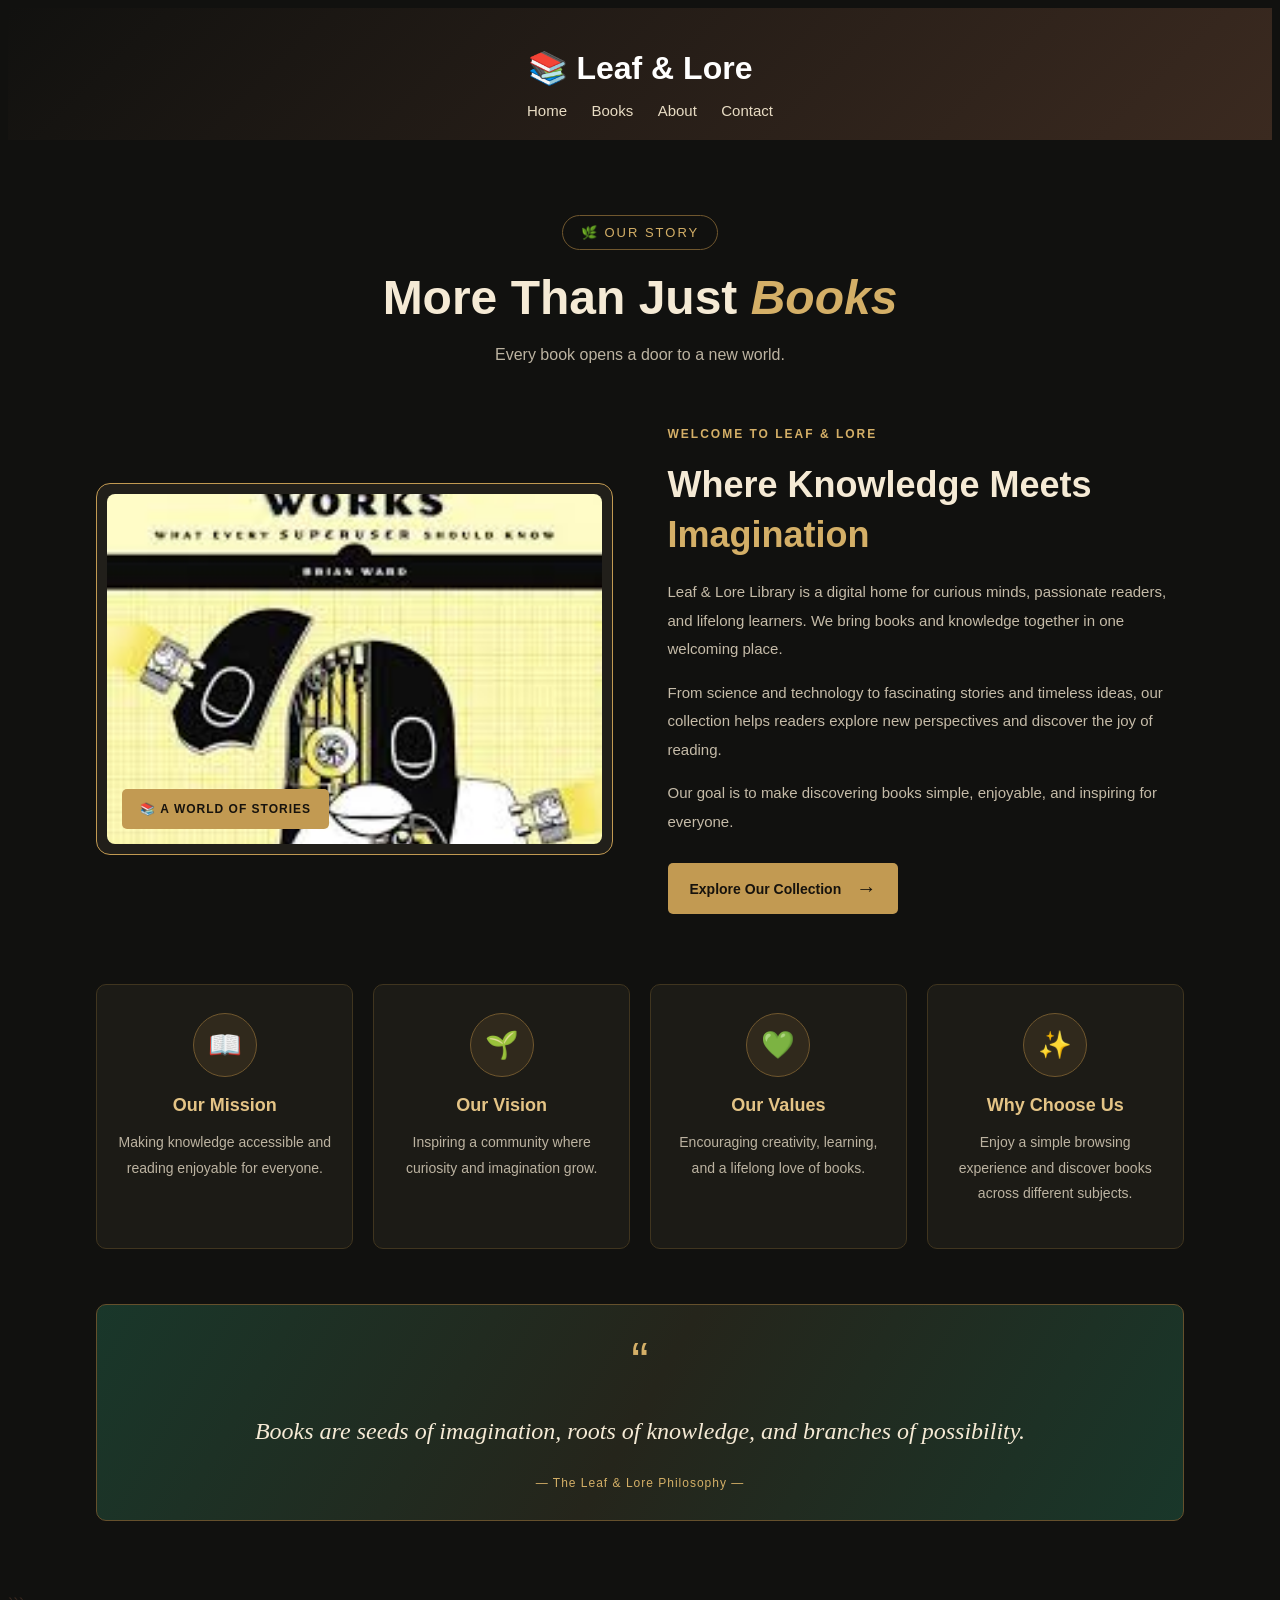
==== about.html @ 7cff5aad "initial commit" ====
<!DOCTYPE html>
<html lang="en">
<head>
    <meta charset="UTF-8">
    <meta name="viewport" content="width=device-width, initial-scale=1.0">
    <title>Document</title>
    <link rel="stylesheet" href="/about.css">
</head>
<body>

     <header>
        <h1>📚 Leaf & Lore</h1>

        <nav>
            <a href="#home">Home</a>
            <a href="./MYLIBARARYBOOK.HTML">Books</a>
            <a href="./about.html">About</a>
            <a href="./contact.html">Contact</a>
        </nav>
    </header>
    
<section class="about-section" id="about">

    <div class="about-heading">
        <span class="about-tag">🌿 OUR STORY</span>
        <h2>More Than Just <span>Books</span></h2>
        <p>Every book opens a door to a new world.</p>
    </div>

    <!-- Main Content -->
    <div class="about-container">

        <!-- Image -->
        <div class="about-image">
            <img
                src="./img/images.jfif"
                alt="Books in Leaf and Lore Library"
            >

            <div class="image-badge">
                📚 A WORLD OF STORIES
            </div>
        </div>

        <!-- Description -->
        <div class="about-content">

            <span class="small-heading">WELCOME TO LEAF & LORE</span>

            <h3>
                Where Knowledge Meets
                <span>Imagination</span>
            </h3>

            <p>
                Leaf & Lore Library is a digital home for curious
                minds, passionate readers, and lifelong learners.
                We bring books and knowledge together in one
                welcoming place.
            </p>

            <p>
                From science and technology to fascinating stories
                and timeless ideas, our collection helps readers
                explore new perspectives and discover the joy
                of reading.
            </p>

            <p>
                Our goal is to make discovering books simple,
                enjoyable, and inspiring for everyone.
            </p>

            <a href="./MYLIBARARYBOOK.HTML" class="about-btn">
                Explore Our Collection <span>→</span>
            </a>

        </div>
    </div>

    <!-- Feature Cards -->
    <div class="about-features">

        <div class="about-card">
            <div class="about-icon">📖</div>
            <h3>Our Mission</h3>
            <p>
                Making knowledge accessible and reading
                enjoyable for everyone.
            </p>
        </div>

        <div class="about-card">
            <div class="about-icon">🌱</div>
            <h3>Our Vision</h3>
            <p>
                Inspiring a community where curiosity
                and imagination grow.
            </p>
        </div>

        <div class="about-card">
            <div class="about-icon">💚</div>
            <h3>Our Values</h3>
            <p>
                Encouraging creativity, learning,
                and a lifelong love of books.
            </p>
        </div>

        <div class="about-card">
            <div class="about-icon">✨</div>
            <h3>Why Choose Us</h3>
            <p>
                Enjoy a simple browsing experience and
                discover books across different subjects.
            </p>
        </div>

    </div>

    <!-- Quote -->
    <div class="about-quote">
        <span class="quote-mark">“</span>

        <p>
            Books are seeds of imagination, roots of knowledge,
            and branches of possibility.
        </p>

        <span class="quote-author">
            — The Leaf & Lore Philosophy —
        </span>
    </div>

</section>
```
</body>
</html>
---- about.css ----
body {
    font-family: Arial, sans-serif;
    background-color:#11110f;
    color: #3b2a20;
}


header {
    background: linear-gradient(135deg, #11110f,#3b2a20 );
    color: white;
    padding: 20px;
    text-align: center;
}

header h1 {
    margin-bottom: 15px;
    color: #ffffff;
}
nav a {
            color: #e8dcc4;
            text-decoration: none;
            margin-left: 20px;
            font-size: 15px;
        }

        nav a:hover {
            color: #d4af67;
        }


.about-section {
    padding: 75px 7%;
    background: #11110f;
    color: #f5ead5;
    overflow: hidden;
}

/* Heading */
.about-heading {
    text-align: center;
    margin-bottom: 55px;
}

.about-tag {
    display: inline-block;
    padding: 9px 18px;
    border: 1px solid #70572e;
    border-radius: 30px;
    color: #d4af67;
    font-size: 13px;
    letter-spacing: 2px;
}

.about-heading h2 {
    margin: 20px 0 12px;
    font-size: clamp(32px, 4vw, 48px);
    color: #f5ead5;
}

.about-heading h2 span {
    color: #d4af67;
    font-style: italic;
}

.about-heading > p {
    color: #bcb3a1;
    font-size: 16px;
    line-height: 1.7;
}

/* Main Layout */
.about-container {
    display: grid;
    grid-template-columns: 1fr 1fr;
    align-items: center;
    gap: 55px;
    max-width: 1200px;
    margin: 0 auto 70px;
}

/* Image */
.about-image {
    position: relative;
    padding: 10px;
    border: 1px solid #c29a52;
    border-radius: 14px;
    background: #211f1a;
}

.about-image img {
    display: block;
    width: 100%;
    height: 350px;
    object-fit: cover;
    border-radius: 8px;
}

.image-badge {
    position: absolute;
    bottom: 25px;
    left: 25px;
    padding: 13px 18px;
    background: #c29a52;
    color: #17130d;
    border-radius: 5px;
    font-size: 12px;
    font-weight: bold;
    letter-spacing: 1px;
}

/* Content */
.small-heading {
    color: #d4af67;
    font-size: 12px;
    letter-spacing: 2px;
    font-weight: bold;
}

.about-content h3 {
    margin: 18px 0;
    font-size: clamp(26px, 3vw, 36px);
    line-height: 1.4;
    color: #f5ead5;
}

.about-content h3 span {
    color: #d4af67;
}

.about-content p {
    margin-bottom: 15px;
    color: #c5bba8;
    font-size: 15px;
    line-height: 1.9;
}

/* Button */
.about-btn {
    display: inline-flex;
    align-items: center;
    gap: 15px;
    margin-top: 12px;
    padding: 14px 22px;
    background: #c29a52;
    color: #17130d;
    text-decoration: none;
    border-radius: 5px;
    font-size: 14px;
    font-weight: bold;
    transition: 0.3s ease;
}

.about-btn:hover {
    background: #e4c486;
    transform: translateY(-3px);
}

.about-btn span {
    font-size: 20px;
}

/* Feature Cards */
.about-features {
    display: grid;
    grid-template-columns: repeat(4, minmax(0, 1fr));
    gap: 20px;
    max-width: 1300px;
    margin: 0 auto 55px;
}

.about-card {
    padding: 28px 20px;
    text-align: center;
    background: #1c1b16;
    border: 1px solid #40351f;
    border-radius: 10px;
    transition: 0.3s ease;
}

.about-card:hover {
    transform: translateY(-6px);
    border-color: #c29a52;
    background: #242117;
}

.about-icon {
    display: flex;
    justify-content: center;
    align-items: center;
    width: 62px;
    height: 62px;
    margin: 0 auto 18px;
    border-radius: 50%;
    background: #30291c;
    border: 1px solid #70572e;
    font-size: 27px;
}

.about-card h3 {
    margin-bottom: 12px;
    color: #e4c486;
    font-size: 18px;
}

.about-card p {
    color: #bcb3a1;
    font-size: 14px;
    line-height: 1.8;
}

/* Quote Banner */
.about-quote {
    max-width: 1300px;
    margin: auto;
    padding: 30px 25px;
    text-align: center;
    background: linear-gradient(
        120deg,
        #19372a,
        #25251b,
        #19372a
    );
    border: 1px solid #65502c;
    border-radius: 10px;
}

.quote-mark {
    display: block;
    color: #d4af67;
    font-size: 52px;
    line-height: 1;
}

.about-quote p {
    color: #f5ead5;
    font-family: Georgia, serif;
    font-size: clamp(18px, 2.5vw, 24px);
    font-style: italic;
    line-height: 1.7;
}

.quote-author {
    display: block;
    margin-top: 15px;
    color: #d4af67;
    font-size: 12px;
    letter-spacing: 1px;
}

/* Tablet */
@media (max-width: 950px) {
    .about-container {
        gap: 30px;
    }

    .about-features {
        grid-template-columns: repeat(2, minmax(0, 1fr));
    }

    .about-image img {
        height: 300px;
    }
}

/* Mobile */
@media (max-width: 650px) {
    .about-section {
        padding: 45px 5%;
    }

    .about-heading {
        margin-bottom: 35px;
    }

    .about-container {
        grid-template-columns: 1fr;
        gap: 35px;
        margin-bottom: 45px;
    }

    .about-image img {
        height: 250px;
    }

    .about-features {
        grid-template-columns: 1fr;
        gap: 15px;
        margin-bottom: 35px;
    }

    .about-card {
        padding: 24px 20px;
    }

    .about-quote {
        padding: 25px 18px;
    }
}
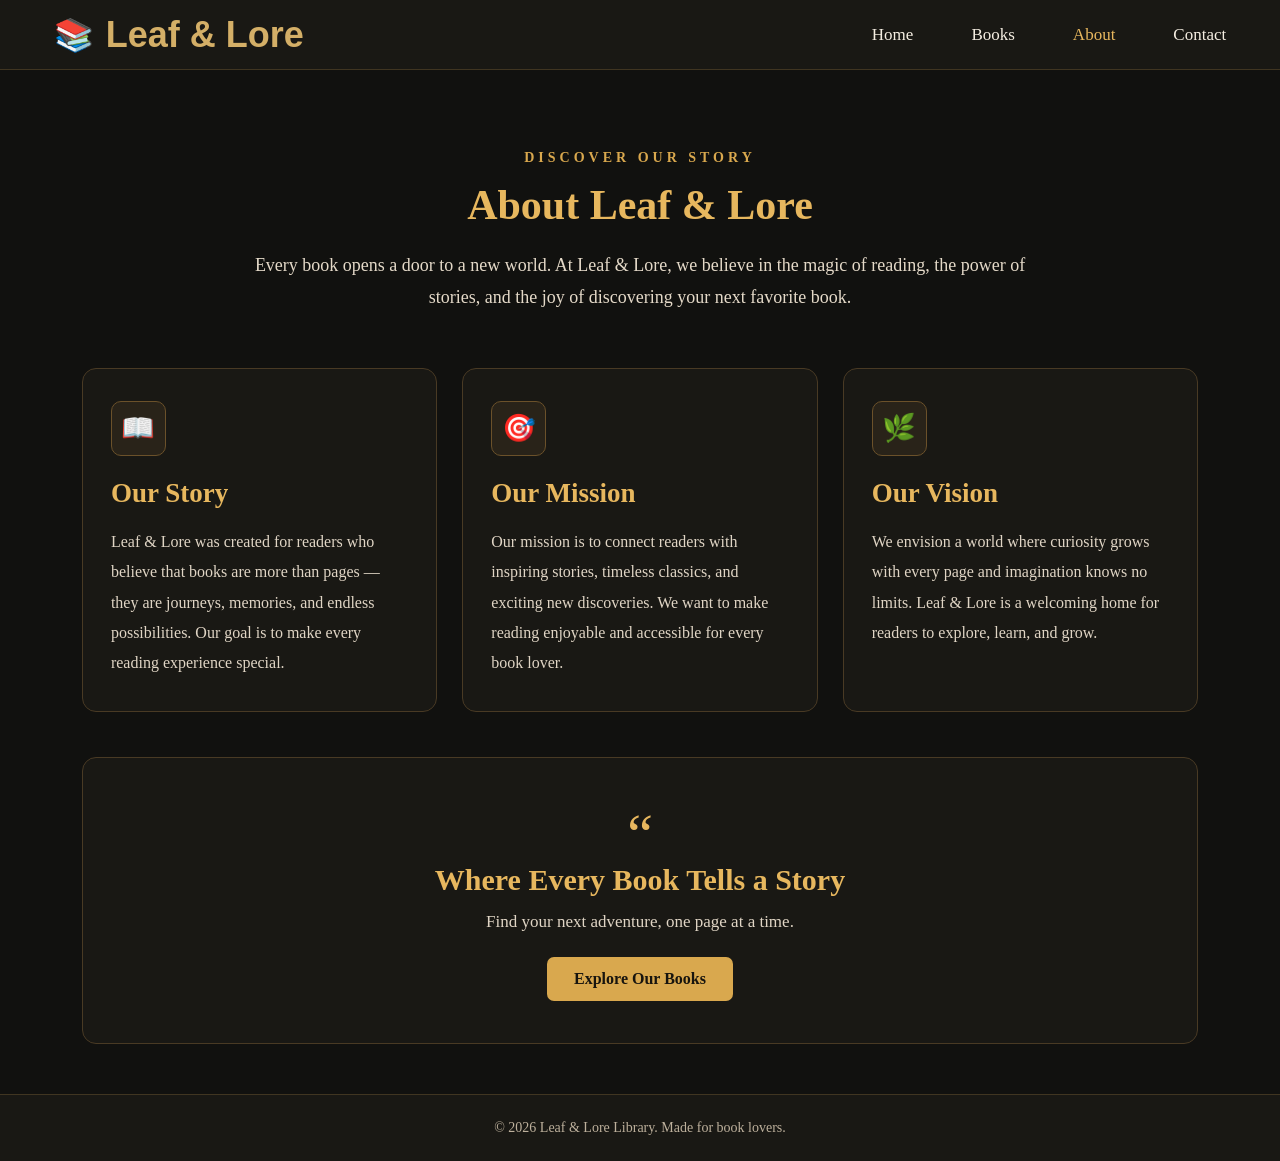
==== commit d9f9dd8c: "initial commit" ====
--- a/about.html
+++ b/about.html
@@ -1,139 +1,97 @@
+
 <!DOCTYPE html>
 <html lang="en">
 <head>
     <meta charset="UTF-8">
     <meta name="viewport" content="width=device-width, initial-scale=1.0">
-    <title>Document</title>
-    <link rel="stylesheet" href="/about.css">
+    <title>About Us | Leaf & Lore</title>
+    <link rel="stylesheet" href="about.css">
 </head>
 <body>
 
-     <header>
-        <h1>📚 Leaf & Lore</h1>
+    <!-- Navigation Bar -->
+    <header class="navbar">
+        <a href="#" class="logo">
+            <span class="book-icon">📚</span>
+            <span>Leaf & Lore</span>
+        </a>
 
         <nav>
-            <a href="#home">Home</a>
-            <a href="./MYLIBARARYBOOK.HTML">Books</a>
-            <a href="./about.html">About</a>
-            <a href="./contact.html">Contact</a>
+            <a href="index.html">Home</a>
+            <a href="books.html">Books</a>
+            <a href="about.html" class="active">About</a>
+            <a href="contact.html">Contact</a>
         </nav>
     </header>
-    
-<section class="about-section" id="about">
 
-    <div class="about-heading">
-        <span class="about-tag">🌿 OUR STORY</span>
-        <h2>More Than Just <span>Books</span></h2>
-        <p>Every book opens a door to a new world.</p>
-    </div>
+    <!-- About Section -->
+    <section class="about-section">
 
-    <!-- Main Content -->
-    <div class="about-container">
-
-        <!-- Image -->
-        <div class="about-image">
-            <img
-                src="./img/images.jfif"
-                alt="Books in Leaf and Lore Library"
-            >
-
-            <div class="image-badge">
-                📚 A WORLD OF STORIES
-            </div>
-        </div>
-
-        <!-- Description -->
-        <div class="about-content">
-
-            <span class="small-heading">WELCOME TO LEAF & LORE</span>
-
-            <h3>
-                Where Knowledge Meets
-                <span>Imagination</span>
-            </h3>
-
-            <p>
-                Leaf & Lore Library is a digital home for curious
-                minds, passionate readers, and lifelong learners.
-                We bring books and knowledge together in one
-                welcoming place.
-            </p>
-
-            <p>
-                From science and technology to fascinating stories
-                and timeless ideas, our collection helps readers
-                explore new perspectives and discover the joy
-                of reading.
-            </p>
-
-            <p>
-                Our goal is to make discovering books simple,
-                enjoyable, and inspiring for everyone.
-            </p>
-
-            <a href="./MYLIBARARYBOOK.HTML" class="about-btn">
-                Explore Our Collection <span>→</span>
-            </a>
-
-        </div>
-    </div>
-
-    <!-- Feature Cards -->
-    <div class="about-features">
-
-        <div class="about-card">
-            <div class="about-icon">📖</div>
-            <h3>Our Mission</h3>
-            <p>
-                Making knowledge accessible and reading
-                enjoyable for everyone.
+        <div class="about-heading">
+            <p class="subtitle">DISCOVER OUR STORY</p>
+            <h1>About Leaf & Lore</h1>
+            <p class="intro">
+                Every book opens a door to a new world.
+                At Leaf & Lore, we believe in the magic of reading,
+                the power of stories, and the joy of discovering
+                your next favorite book.
             </p>
         </div>
 
-        <div class="about-card">
-            <div class="about-icon">🌱</div>
-            <h3>Our Vision</h3>
-            <p>
-                Inspiring a community where curiosity
-                and imagination grow.
-            </p>
+        <!-- About Cards -->
+        <div class="about-container">
+
+            <div class="about-card">
+                <div class="card-icon">📖</div>
+                <h2>Our Story</h2>
+                <p>
+                    Leaf & Lore was created for readers who believe
+                    that books are more than pages — they are
+                    journeys, memories, and endless possibilities.
+                    Our goal is to make every reading experience special.
+                </p>
+            </div>
+
+            <div class="about-card">
+                <div class="card-icon">🎯</div>
+                <h2>Our Mission</h2>
+                <p>
+                    Our mission is to connect readers with inspiring
+                    stories, timeless classics, and exciting new
+                    discoveries. We want to make reading enjoyable
+                    and accessible for every book lover.
+                </p>
+            </div>
+
+            <div class="about-card">
+                <div class="card-icon">🌿</div>
+                <h2>Our Vision</h2>
+                <p>
+                    We envision a world where curiosity grows with
+                    every page and imagination knows no limits.
+                    Leaf & Lore is a welcoming home for readers
+                    to explore, learn, and grow.
+                </p>
+            </div>
+
         </div>
 
-        <div class="about-card">
-            <div class="about-icon">💚</div>
-            <h3>Our Values</h3>
+        <!-- Quote Section -->
+        <div class="quote-section">
+            <p class="quote-mark">“</p>
+            <h2>Where Every Book Tells a Story</h2>
             <p>
-                Encouraging creativity, learning,
-                and a lifelong love of books.
+                Find your next adventure, one page at a time.
             </p>
+            <a href="books.html" class="explore-btn">Explore Our Books</a>
         </div>
 
-        <div class="about-card">
-            <div class="about-icon">✨</div>
-            <h3>Why Choose Us</h3>
-            <p>
-                Enjoy a simple browsing experience and
-                discover books across different subjects.
-            </p>
-        </div>
+    </section>
 
-    </div>
+    <!-- Footer -->
+    <footer>
+        <p>© 2026 Leaf & Lore Library. Made for book lovers.</p>
+    </footer>
 
-    <!-- Quote -->
-    <div class="about-quote">
-        <span class="quote-mark">“</span>
-
-        <p>
-            Books are seeds of imagination, roots of knowledge,
-            and branches of possibility.
-        </p>
-
-        <span class="quote-author">
-            — The Leaf & Lore Philosophy —
-        </span>
-    </div>
-
-</section>
-```
 </body>
-</html>+</html>
--- a/about.css
+++ b/about.css
@@ -1,298 +1,246 @@
+
+/* General Styling */
+* {
+    margin: 0;
+    padding: 0;
+    box-sizing: border-box;
+}
+
 body {
+    background-color: #11110f;
+    color: #f5eee2;
+    font-family: Georgia, "Times New Roman", serif;
+}
+
+/* Navigation Bar */
+.navbar {
+    height: 70px;
+    background-color: #191814;
+    border-bottom: 1px solid #403521;
+    display: flex;
+    align-items: center;
+    justify-content: space-between;
+    padding: 0 4.2%;
+}
+
+.logo {
+    display: flex;
+    align-items: center;
+    gap: 12px;
+            color: #d4af67;
+    
     font-family: Arial, sans-serif;
-    background-color:#11110f;
-    color: #3b2a20;
-}
-
-
-header {
-    background: linear-gradient(135deg, #11110f,#3b2a20 );
-    color: white;
-    padding: 20px;
+    font-size: 36px;
+    font-weight: bold;
+    text-decoration: none;
+}
+
+.book-icon {
+    font-size: 32px;
+}
+
+.navbar nav {
+    display: flex;
+    align-items: center;
+    gap: 58px;
+}
+
+.navbar nav a {
+    color: #f5eee2;
+    font-size: 17px;
+    text-decoration: none;
+    transition: color 0.3s;
+}
+
+.navbar nav a:hover,
+.navbar nav a.active {
+    color: #e7b75e;
+}
+
+/* About Section */
+.about-section {
+    padding: 80px 6.4% 50px;
+}
+
+.about-heading {
+    max-width: 780px;
+    margin: 0 auto 54px;
     text-align: center;
 }
 
-header h1 {
+.subtitle {
+    color: #d9a84e;
+    font-size: 14px;
+    font-weight: bold;
+    letter-spacing: 4px;
     margin-bottom: 15px;
-    color: #ffffff;
-}
-nav a {
-            color: #e8dcc4;
-            text-decoration: none;
-            margin-left: 20px;
-            font-size: 15px;
-        }
-
-        nav a:hover {
-            color: #d4af67;
-        }
-
-
-.about-section {
-    padding: 75px 7%;
-    background: #11110f;
-    color: #f5ead5;
-    overflow: hidden;
-}
-
-/* Heading */
-.about-heading {
-    text-align: center;
-    margin-bottom: 55px;
-}
-
-.about-tag {
-    display: inline-block;
-    padding: 9px 18px;
-    border: 1px solid #70572e;
-    border-radius: 30px;
-    color: #d4af67;
-    font-size: 13px;
-    letter-spacing: 2px;
-}
-
-.about-heading h2 {
-    margin: 20px 0 12px;
-    font-size: clamp(32px, 4vw, 48px);
-    color: #f5ead5;
-}
-
-.about-heading h2 span {
-    color: #d4af67;
-    font-style: italic;
-}
-
-.about-heading > p {
-    color: #bcb3a1;
-    font-size: 16px;
-    line-height: 1.7;
-}
-
-/* Main Layout */
+}
+
+.about-heading h1 {
+    color: #e7b75e;
+    font-size: 42px;
+    margin-bottom: 20px;
+}
+
+.intro {
+    color: #e4d9c8;
+    font-size: 18px;
+    line-height: 1.8;
+}
+
+/* About Cards */
 .about-container {
     display: grid;
-    grid-template-columns: 1fr 1fr;
-    align-items: center;
-    gap: 55px;
-    max-width: 1200px;
-    margin: 0 auto 70px;
-}
-
-/* Image */
-.about-image {
-    position: relative;
-    padding: 10px;
-    border: 1px solid #c29a52;
+    grid-template-columns: repeat(3, 1fr);
+    gap: 25px;
+}
+
+.about-card {
+    background-color: #191814;
+    border: 1px solid #493a24;
     border-radius: 14px;
-    background: #211f1a;
-}
-
-.about-image img {
-    display: block;
-    width: 100%;
-    height: 350px;
-    object-fit: cover;
-    border-radius: 8px;
-}
-
-.image-badge {
-    position: absolute;
-    bottom: 25px;
-    left: 25px;
-    padding: 13px 18px;
-    background: #c29a52;
-    color: #17130d;
-    border-radius: 5px;
-    font-size: 12px;
-    font-weight: bold;
-    letter-spacing: 1px;
-}
-
-/* Content */
-.small-heading {
-    color: #d4af67;
-    font-size: 12px;
-    letter-spacing: 2px;
-    font-weight: bold;
-}
-
-.about-content h3 {
-    margin: 18px 0;
-    font-size: clamp(26px, 3vw, 36px);
-    line-height: 1.4;
-    color: #f5ead5;
-}
-
-.about-content h3 span {
-    color: #d4af67;
-}
-
-.about-content p {
-    margin-bottom: 15px;
-    color: #c5bba8;
-    font-size: 15px;
-    line-height: 1.9;
-}
-
-/* Button */
-.about-btn {
-    display: inline-flex;
-    align-items: center;
-    gap: 15px;
-    margin-top: 12px;
-    padding: 14px 22px;
-    background: #c29a52;
-    color: #17130d;
-    text-decoration: none;
-    border-radius: 5px;
-    font-size: 14px;
-    font-weight: bold;
-    transition: 0.3s ease;
-}
-
-.about-btn:hover {
-    background: #e4c486;
-    transform: translateY(-3px);
-}
-
-.about-btn span {
-    font-size: 20px;
-}
-
-/* Feature Cards */
-.about-features {
-    display: grid;
-    grid-template-columns: repeat(4, minmax(0, 1fr));
-    gap: 20px;
-    max-width: 1300px;
-    margin: 0 auto 55px;
-}
-
-.about-card {
-    padding: 28px 20px;
-    text-align: center;
-    background: #1c1b16;
-    border: 1px solid #40351f;
-    border-radius: 10px;
-    transition: 0.3s ease;
+    padding: 32px 28px;
+    transition: transform 0.3s, border-color 0.3s;
 }
 
 .about-card:hover {
     transform: translateY(-6px);
-    border-color: #c29a52;
-    background: #242117;
-}
-
-.about-icon {
-    display: flex;
+    border-color: #d9a84e;
+}
+
+.card-icon {
+    width: 55px;
+    height: 55px;
+    display: flex;
+    align-items: center;
     justify-content: center;
-    align-items: center;
-    width: 62px;
-    height: 62px;
-    margin: 0 auto 18px;
-    border-radius: 50%;
-    background: #30291c;
-    border: 1px solid #70572e;
+    background-color: #292319;
+    border: 1px solid #6b512a;
+    border-radius: 10px;
     font-size: 27px;
-}
-
-.about-card h3 {
-    margin-bottom: 12px;
-    color: #e4c486;
-    font-size: 18px;
+    margin-bottom: 22px;
+}
+
+.about-card h2 {
+    color: #e7b75e;
+    font-size: 27px;
+    margin-bottom: 18px;
 }
 
 .about-card p {
-    color: #bcb3a1;
+    color: #e0d5c5;
+    font-size: 16px;
+    line-height: 1.9;
+}
+
+/* Quote Section */
+.quote-section {
+    margin-top: 45px;
+    padding: 42px 20px;
+    text-align: center;
+    background-color: #191814;
+    border: 1px solid #493a24;
+    border-radius: 14px;
+}
+
+.quote-mark {
+    color: #e7b75e;
+    font-size: 58px;
+    height: 48px;
+}
+
+.quote-section h2 {
+    color: #e7b75e;
+    font-size: 30px;
+    margin: 15px 0;
+}
+
+.quote-section p:not(.quote-mark) {
+    color: #e0d5c5;
+    font-size: 17px;
+    margin-bottom: 25px;
+}
+
+.explore-btn {
+    display: inline-block;
+    background-color: #d9a84e;
+    color: #17140e;
+    padding: 13px 27px;
+    border-radius: 7px;
+    font-size: 16px;
+    font-weight: bold;
+    text-decoration: none;
+    transition: background-color 0.3s;
+}
+
+.explore-btn:hover {
+    background-color: #f0c977;
+}
+
+/* Footer */
+footer {
+    text-align: center;
+    padding: 25px 15px;
+    border-top: 1px solid #403521;
+    color: #bdb09c;
+    background-color: #191814;
     font-size: 14px;
-    line-height: 1.8;
-}
-
-/* Quote Banner */
-.about-quote {
-    max-width: 1300px;
-    margin: auto;
-    padding: 30px 25px;
-    text-align: center;
-    background: linear-gradient(
-        120deg,
-        #19372a,
-        #25251b,
-        #19372a
-    );
-    border: 1px solid #65502c;
-    border-radius: 10px;
-}
-
-.quote-mark {
-    display: block;
-    color: #d4af67;
-    font-size: 52px;
-    line-height: 1;
-}
-
-.about-quote p {
-    color: #f5ead5;
-    font-family: Georgia, serif;
-    font-size: clamp(18px, 2.5vw, 24px);
-    font-style: italic;
-    line-height: 1.7;
-}
-
-.quote-author {
-    display: block;
-    margin-top: 15px;
-    color: #d4af67;
-    font-size: 12px;
-    letter-spacing: 1px;
-}
-
-/* Tablet */
-@media (max-width: 950px) {
+}
+
+/* Responsive Design */
+@media (max-width: 900px) {
     .about-container {
-        gap: 30px;
-    }
-
-    .about-features {
-        grid-template-columns: repeat(2, minmax(0, 1fr));
-    }
-
-    .about-image img {
-        height: 300px;
-    }
-}
-
-/* Mobile */
-@media (max-width: 650px) {
+        grid-template-columns: repeat(2, 1fr);
+    }
+
+    .navbar nav {
+        gap: 25px;
+    }
+
+    .logo {
+        font-size: 28px;
+    }
+}
+
+@media (max-width: 600px) {
+    .navbar {
+        height: auto;
+        padding: 22px 5%;
+        flex-direction: column;
+        gap: 22px;
+    }
+
+    .navbar nav {
+        gap: 20px;
+        flex-wrap: wrap;
+        justify-content: center;
+    }
+
+    .navbar nav a {
+        font-size: 15px;
+    }
+
     .about-section {
-        padding: 45px 5%;
-    }
-
-    .about-heading {
-        margin-bottom: 35px;
+        padding: 55px 5% 35px;
+    }
+
+    .about-heading h1 {
+        font-size: 32px;
+    }
+
+    .intro {
+        font-size: 16px;
     }
 
     .about-container {
         grid-template-columns: 1fr;
-        gap: 35px;
-        margin-bottom: 45px;
-    }
-
-    .about-image img {
-        height: 250px;
-    }
-
-    .about-features {
-        grid-template-columns: 1fr;
-        gap: 15px;
-        margin-bottom: 35px;
     }
 
     .about-card {
-        padding: 24px 20px;
-    }
-
-    .about-quote {
-        padding: 25px 18px;
-    }
-}
+        padding: 25px 22px;
+    }
+
+    .quote-section h2 {
+        font-size: 25px;
+    }
+}
